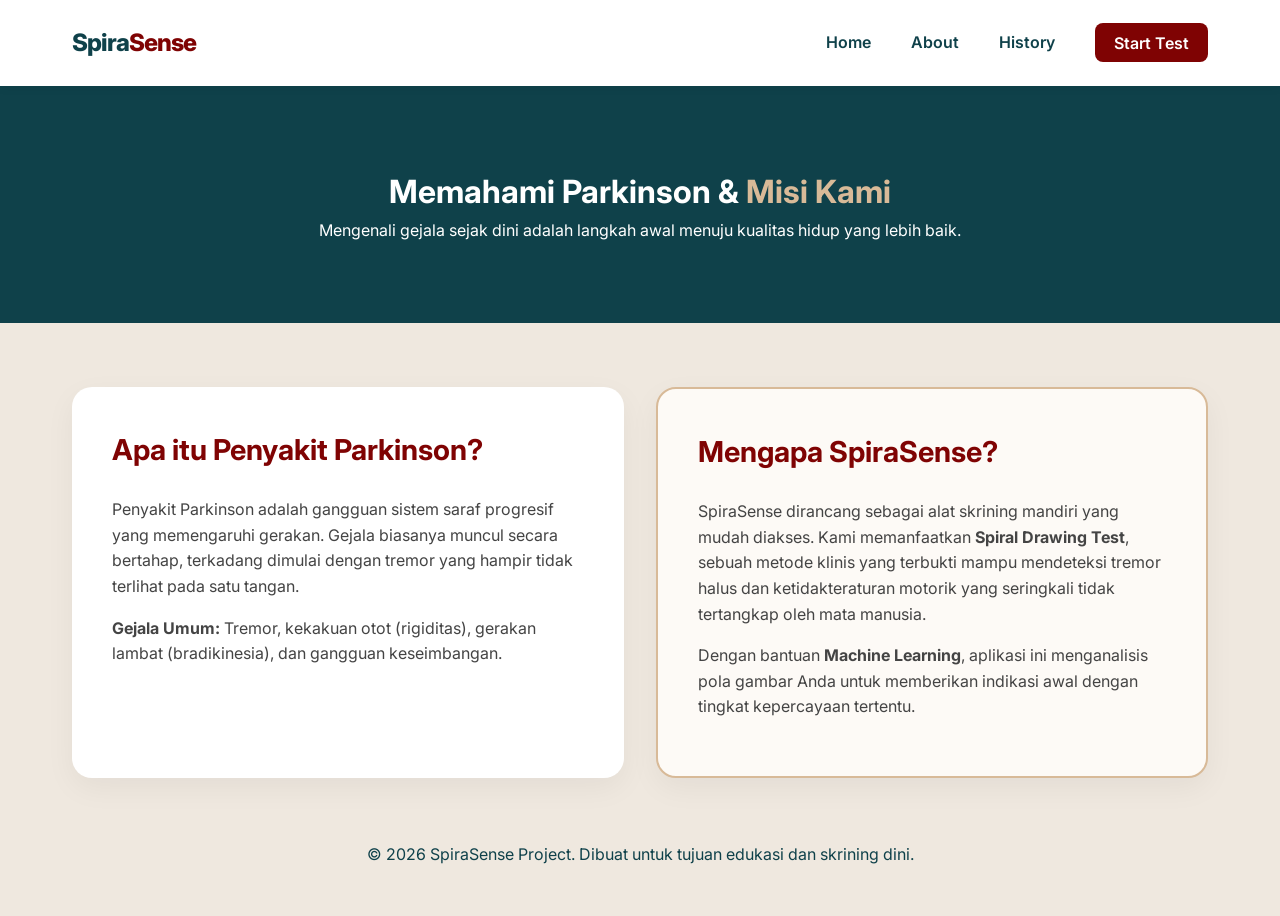
==== about.html @ 2dc26de1 "update history and about page" ====
<!DOCTYPE html>
<html lang="id">
<head>
    <meta charset="UTF-8">
    <meta name="viewport" content="width=device-width, initial-scale=1.0">
    <title>About SpiraSense - Edukasi Parkinson</title>
    <link rel="stylesheet" href="style.css"> <link rel="stylesheet" href="about-style.css"> 
    <link href="https://fonts.googleapis.com/css2?family=Inter:wght@400;600;800&display=swap" rel="stylesheet">
</head>
<body>

    <nav class="navbar">
        <div class="container">
            <div class="logo">Spira<span>Sense</span></div>
            <ul class="nav-links">
                <li><a href="index.html">Home</a></li>
                <li><a href="about.html" class="active">About</a></li>
                <li><a href="history.html">History</a></li>
                <li><a href="test.html" class="btn-nav">Start Test</a></li>
            </ul>
        </div>
    </nav>

    <header class="about-hero">
        <div class="container">
            <h1>Memahami Parkinson & <span>Misi Kami</span></h1>
            <p>Mengenali gejala sejak dini adalah langkah awal menuju kualitas hidup yang lebih baik.</p>
        </div>
    </header>

    <section class="about-content">
        <div class="container">
            <div class="info-grid">
                <article class="info-card">
                    <h2>Apa itu Penyakit Parkinson?</h2>
                    <p>Penyakit Parkinson adalah gangguan sistem saraf progresif yang memengaruhi gerakan. Gejala biasanya muncul secara bertahap, terkadang dimulai dengan tremor yang hampir tidak terlihat pada satu tangan.</p>
                    <p><strong>Gejala Umum:</strong> Tremor, kekakuan otot (rigiditas), gerakan lambat (bradikinesia), dan gangguan keseimbangan.</p>
                </article>

                <article class="info-card highlight">
                    <h2>Mengapa SpiraSense?</h2>
                    <p>SpiraSense dirancang sebagai alat skrining mandiri yang mudah diakses. Kami memanfaatkan <strong>Spiral Drawing Test</strong>, sebuah metode klinis yang terbukti mampu mendeteksi tremor halus dan ketidakteraturan motorik yang seringkali tidak tertangkap oleh mata manusia.</p>
                    <p>Dengan bantuan <strong>Machine Learning</strong>, aplikasi ini menganalisis pola gambar Anda untuk memberikan indikasi awal dengan tingkat kepercayaan tertentu.</p>
                </article>
            </div>
        </div>
    </section>

    <footer class="disclaimer-section">
        <div class="container">
            <p>&copy; 2026 SpiraSense Project. Dibuat untuk tujuan edukasi dan skrining dini.</p>
        </div>
    </footer>

</body>
</html>
---- style.css ----
/* Color Palette */
:root {
    --tan: #D8BA98;
    --maroon: #7F0303;
    --alabaster: #EFE8DF;
    --light-blue: #96COCE;
    --midnight-blue: #0F414A;
    --white: #FFFFFF;
}

* {
    margin: 0;
    padding: 0;
    box-sizing: border-box;
}

body {
    font-family: 'Inter', sans-serif;
    background-color: var(--alabaster);
    color: var(--midnight-blue);
    line-height: 1.6;
}

.container {
    max-width: 1200px;
    margin: 0 auto;
    padding: 0 2rem;
}

/* Navbar */
.navbar {
    background: var(--white);
    padding: 1.5rem 0;
    position: sticky;
    top: 0;
    z-index: 1000;
    box-shadow: 0 2px 10px rgba(0,0,0,0.05);
}

.navbar .container {
    display: flex;
    justify-content: space-between;
    align-items: center;
}

.logo {
    font-size: 1.5rem;
    font-weight: 800;
    color: var(--midnight-blue);
    letter-spacing: -1px;
}

.logo span {
    color: var(--maroon);
}

.nav-links {
    display: flex;
    list-style: none;
    align-items: center;
}

.nav-links li {
    margin-left: 2.5rem;
}

.nav-links a {
    text-decoration: none;
    color: var(--midnight-blue);
    font-weight: 600;
    transition: 0.3s;
}

.nav-links a:hover {
    color: var(--maroon);
}

.btn-nav {
    background: var(--maroon);
    color: var(--white) !important;
    padding: 0.6rem 1.2rem;
    border-radius: 8px;
}

/* Hero Section */
.hero {
    padding: 8rem 0;
}

.hero-grid {
    display: grid;
    grid-template-columns: 1.2fr 1fr;
    gap: 4rem;
    align-items: center;
}

.hero-content h1 {
    font-size: 3.5rem;
    line-height: 1.1;
    margin-bottom: 1.5rem;
}

.hero-content h1 span {
    color: var(--maroon);
}

.hero-content p {
    font-size: 1.1rem;
    margin-bottom: 2.5rem;
    opacity: 0.8;
}

.hero-btns {
    display: flex;
    gap: 1rem;
}

.btn-primary {
    background: var(--midnight-blue);
    color: var(--white);
    padding: 1rem 2rem;
    border-radius: 8px;
    text-decoration: none;
    font-weight: 600;
}

.btn-secondary {
    border: 2px solid var(--midnight-blue);
    color: var(--midnight-blue);
    padding: 1rem 2rem;
    border-radius: 8px;
    text-decoration: none;
    font-weight: 600;
}

.hero-image img {
    width: 100%;
    max-width: 500px; 
    height: auto;
    border-radius: 20px;
    display: block;
    box-shadow: 20px 20px 0px var(--tan);
}

/* Features */
.features {
    background: var(--white);
    padding: 6rem 0;
}

.section-title {
    text-align: center;
    font-size: 2.5rem;
    margin-bottom: 4rem;
}

.features-grid {
    display: grid;
    grid-template-columns: repeat(3, 1fr);
    gap: 2rem;
}

.feature-card {
    background: var(--alabaster);
    padding: 3rem 2rem;
    border-radius: 15px;
    text-align: center;
}

.feature-card .icon {
    font-size: 2.5rem;
    margin-bottom: 1rem;
}

/* How It Works */
.how-it-works {
    padding: 6rem 0;
}

.steps-grid {
    display: grid;
    grid-template-columns: repeat(4, 1fr);
    gap: 1.5rem;
}

.step {
    background: var(--white);
    padding: 2rem;
    border-left: 4px solid var(--maroon);
    border-radius: 0 12px 12px 0;
}

.step-num {
    display: block;
    font-size: 1.5rem;
    font-weight: 800;
    color: var(--maroon);
    margin-bottom: 0.5rem;
}

/* Disclaimer */
.disclaimer-section {
    padding-bottom: 3rem;
    text-align: center;
}

.disclaimer-box {
    background: #fdeaea;
    border: 1px dashed var(--maroon);
    padding: 1.5rem;
    border-radius: 8px;
    margin-bottom: 2rem;
}

.disclaimer-box p {
    font-size: 0.9rem;
    color: #555;
}

/* Responsive */
@media (max-width: 768px) {
    .hero-grid, .features-grid, .steps-grid {
        grid-template-columns: 1fr;
    }
    .hero-content h1 { font-size: 2.5rem; }
}
---- about-style.css ----
.about-hero {
    background-color: var(--midnight-blue);
    color: var(--white);
    padding: 5rem 0;
    text-align: center;
}

.about-hero h1 span {
    color: var(--tan);
}

.about-content {
    padding: 4rem 0;
}

.info-grid {
    display: grid;
    grid-template-columns: 1fr 1fr;
    gap: 2rem;
}

.info-card {
    background: var(--white);
    padding: 2.5rem;
    border-radius: 20px;
    box-shadow: 0 10px 30px rgba(0,0,0,0.05);
}

.info-card h2 {
    color: var(--maroon);
    margin-bottom: 1.5rem;
    font-size: 1.8rem;
}

.info-card p {
    margin-bottom: 1rem;
    color: #444;
}

.highlight {
    border: 2px solid var(--tan);
    background-color: #fdfaf6;
}

@media (max-width: 768px) {
    .info-grid { grid-template-columns: 1fr; }
}
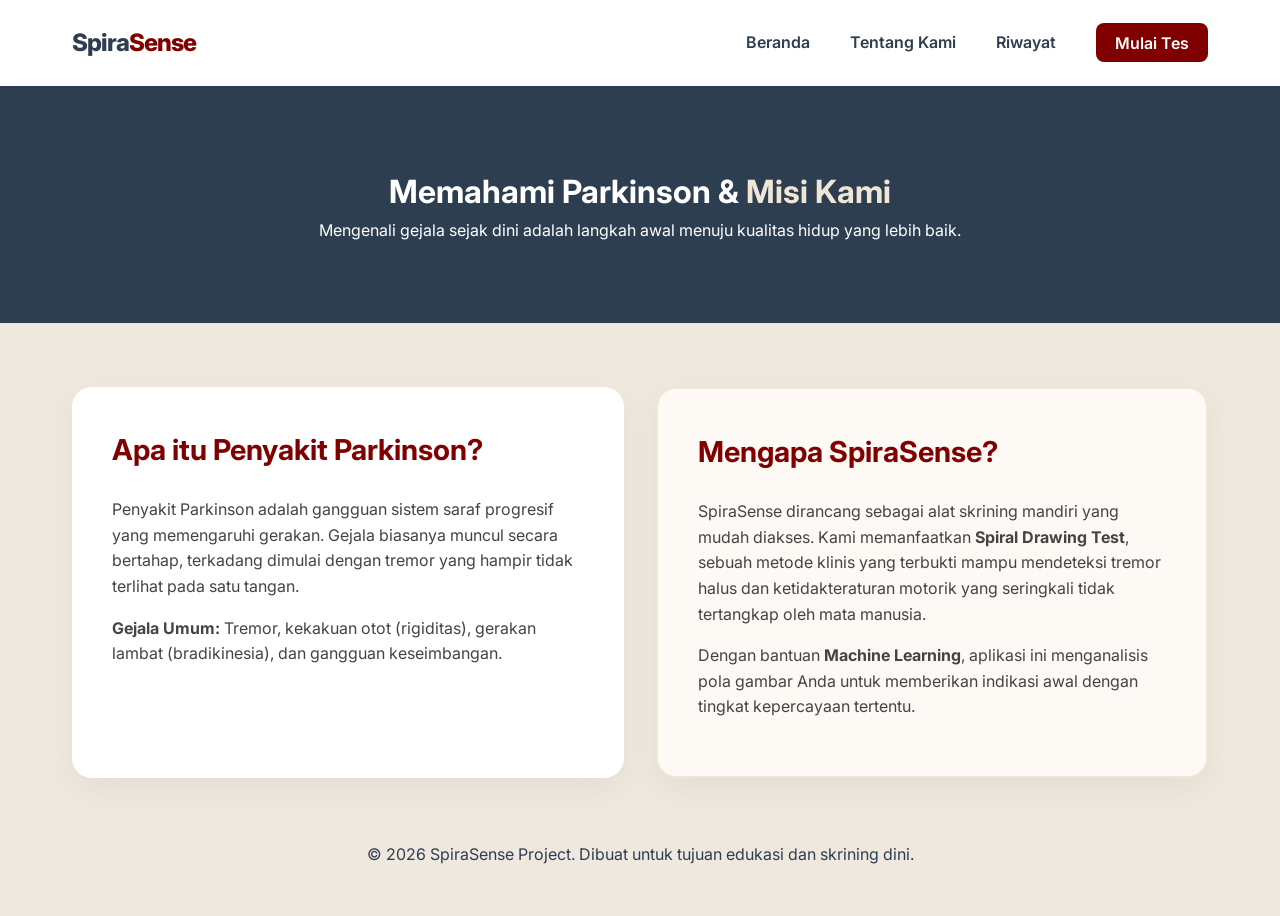
==== commit 8492b38a: "Revision: Navbar Update" ====
--- a/about.html
+++ b/about.html
@@ -13,10 +13,10 @@
         <div class="container">
             <div class="logo">Spira<span>Sense</span></div>
             <ul class="nav-links">
-                <li><a href="index.html">Home</a></li>
-                <li><a href="about.html" class="active">About</a></li>
-                <li><a href="history.html">History</a></li>
-                <li><a href="test.html" class="btn-nav">Start Test</a></li>
+                <li><a href="index.html">Beranda</a></li>
+                <li><a href="about.html" class="active">Tentang Kami</a></li>
+                <li><a href="history.html">Riwayat</a></li>
+                <li><a href="test.html" class="btn-nav">Mulai Tes</a></li>
             </ul>
         </div>
     </nav>
--- a/style.css
+++ b/style.css
@@ -82,6 +82,111 @@
     border-radius: 8px;
 }
 
+/* --- UI KHUSUS PETUGAS & LOGIN --- */
+
+/* Wrapper untuk menengahkan form di halaman login.html */
+.auth-page-wrapper {
+    display: flex;
+    justify-content: center;
+    align-items: center;
+    min-height: 80vh;
+    padding: 2rem;
+}
+
+.auth-box {
+    background: var(--white);
+    padding: 3rem;
+    border-radius: 20px;
+    box-shadow: 0 15px 35px rgba(0,0,0,0.1);
+    width: 100%;
+    max-width: 450px;
+    border-top: 5px solid var(--maroon); /* Aksen warna maroon kamu */
+}
+
+.auth-toggle {
+    display: flex;
+    background: var(--alabaster);
+    padding: 5px;
+    border-radius: 10px;
+    margin-bottom: 2rem;
+}
+
+.auth-toggle button {
+    flex: 1;
+    padding: 0.8rem;
+    border: none;
+    background: transparent;
+    cursor: pointer;
+    font-family: 'Inter', sans-serif;
+    font-weight: 600;
+    color: var(--midnight-blue);
+    border-radius: 8px;
+    transition: 0.3s;
+}
+
+.auth-toggle button.active {
+    background: var(--midnight-blue);
+    color: var(--white);
+}
+
+.auth-form {
+    display: flex;
+    flex-direction: column;
+    gap: 1.2rem;
+}
+
+.auth-form h2 {
+    font-size: 1.8rem;
+    color: var(--midnight-blue);
+    margin-bottom: 0.5rem;
+}
+
+.auth-form input, .auth-form textarea {
+    width: 100%;
+    padding: 1rem;
+    border: 2px solid #e0e0e0;
+    border-radius: 8px;
+    font-family: 'Inter', sans-serif;
+    outline: none;
+    transition: 0.3s;
+}
+
+.auth-form input:focus {
+    border-color: var(--tan); /* Aksen warna tan kamu */
+}
+
+/* Tombol khusus di dalam form */
+.btn-auth {
+    background: var(--midnight-blue);
+    color: var(--white);
+    padding: 1rem;
+    border: none;
+    border-radius: 8px;
+    font-weight: 700;
+    cursor: pointer;
+    transition: 0.3s;
+}
+
+.btn-auth:hover {
+    background: var(--maroon);
+    transform: translateY(-2px);
+}
+
+.patient-banner {
+    background: var(--midnight-blue);
+    color: var(--white);
+    padding: 1rem 2rem;
+    border-radius: 10px;
+    margin-bottom: 2rem;
+    display: flex;
+    justify-content: space-between;
+    align-items: center;
+}
+
+.hidden {
+    display: none !important;
+}
+
 /* Hero Section */
 .hero {
     padding: 8rem 0;
--- a/about-style.css
+++ b/about-style.css
@@ -1,3 +1,11 @@
+:root {
+    --midnight-blue: #2D3E50;
+    --white: #ffffff;
+    --tan: #f0e6d6;
+    --maroon: #800000;
+    --orange: #ff8c00;
+    --light-bg: #fdfaf5;
+}
 .about-hero {
     background-color: var(--midnight-blue);
     color: var(--white);
